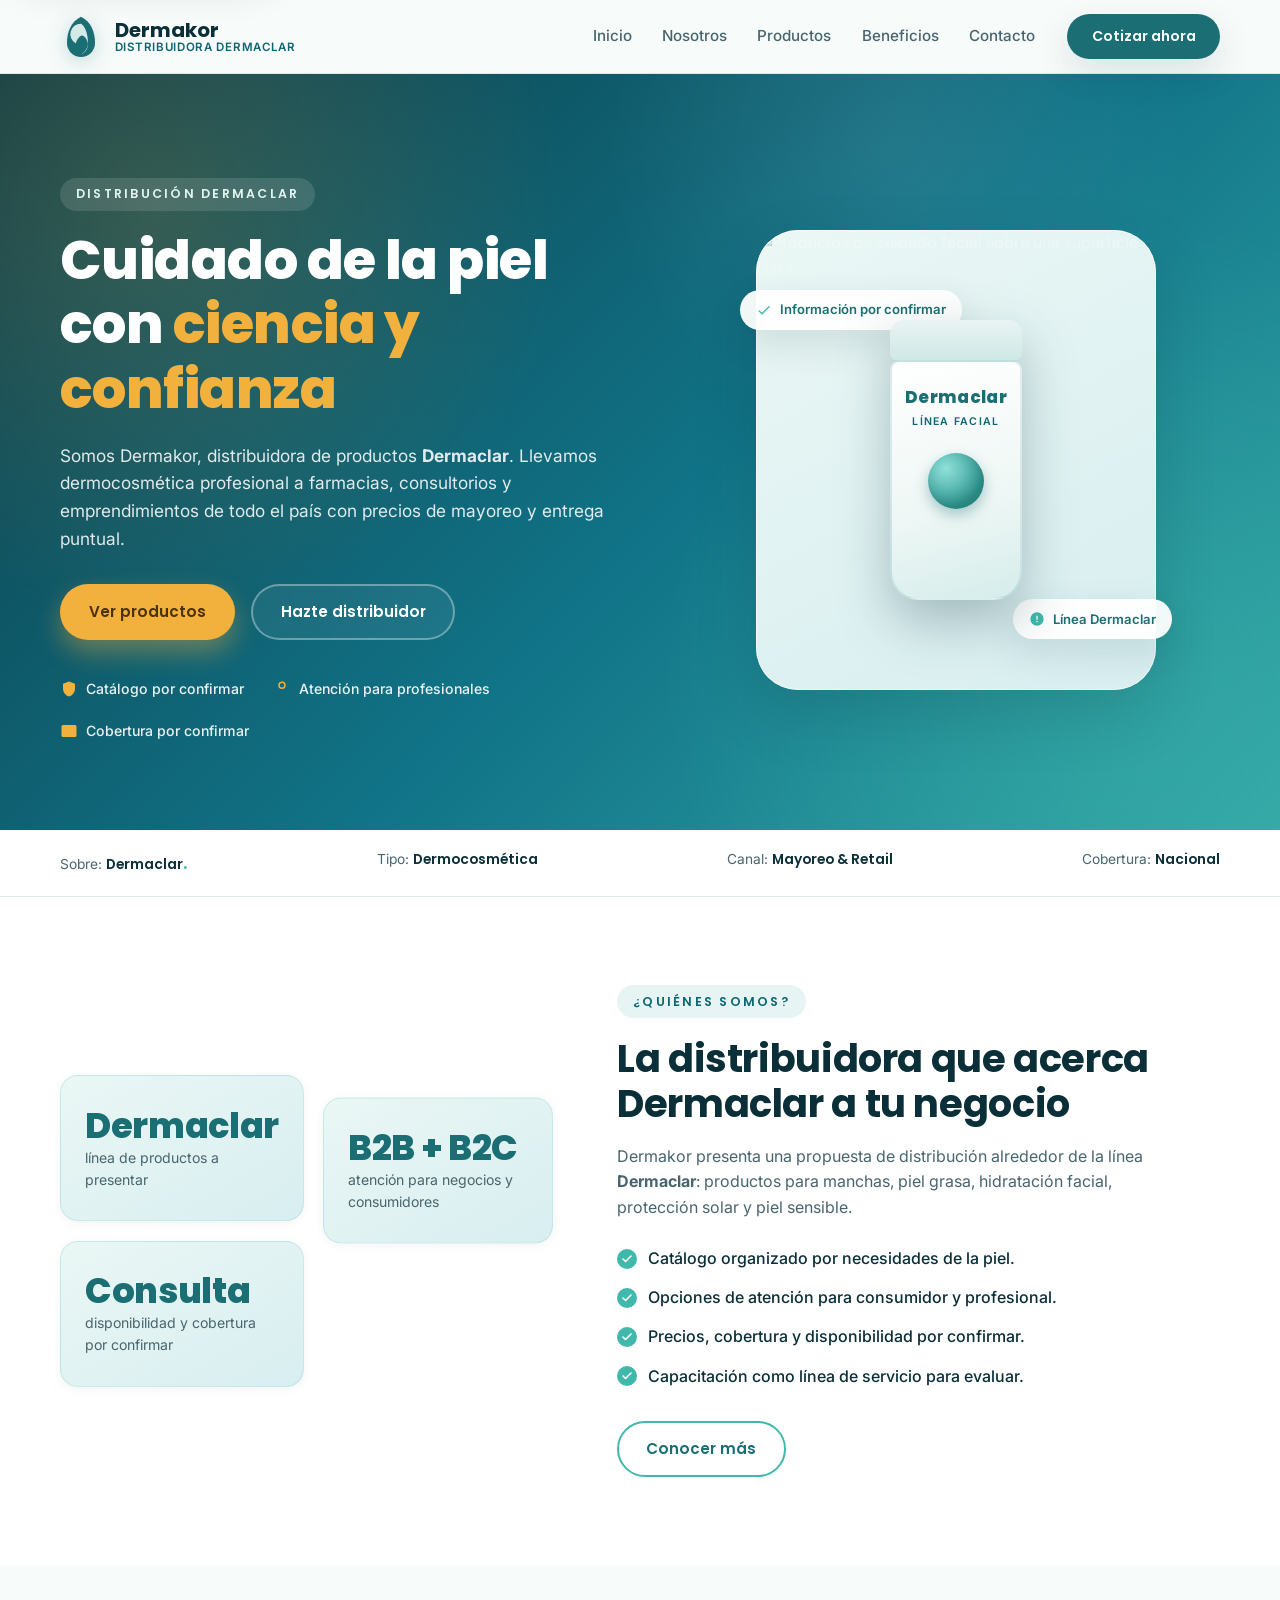
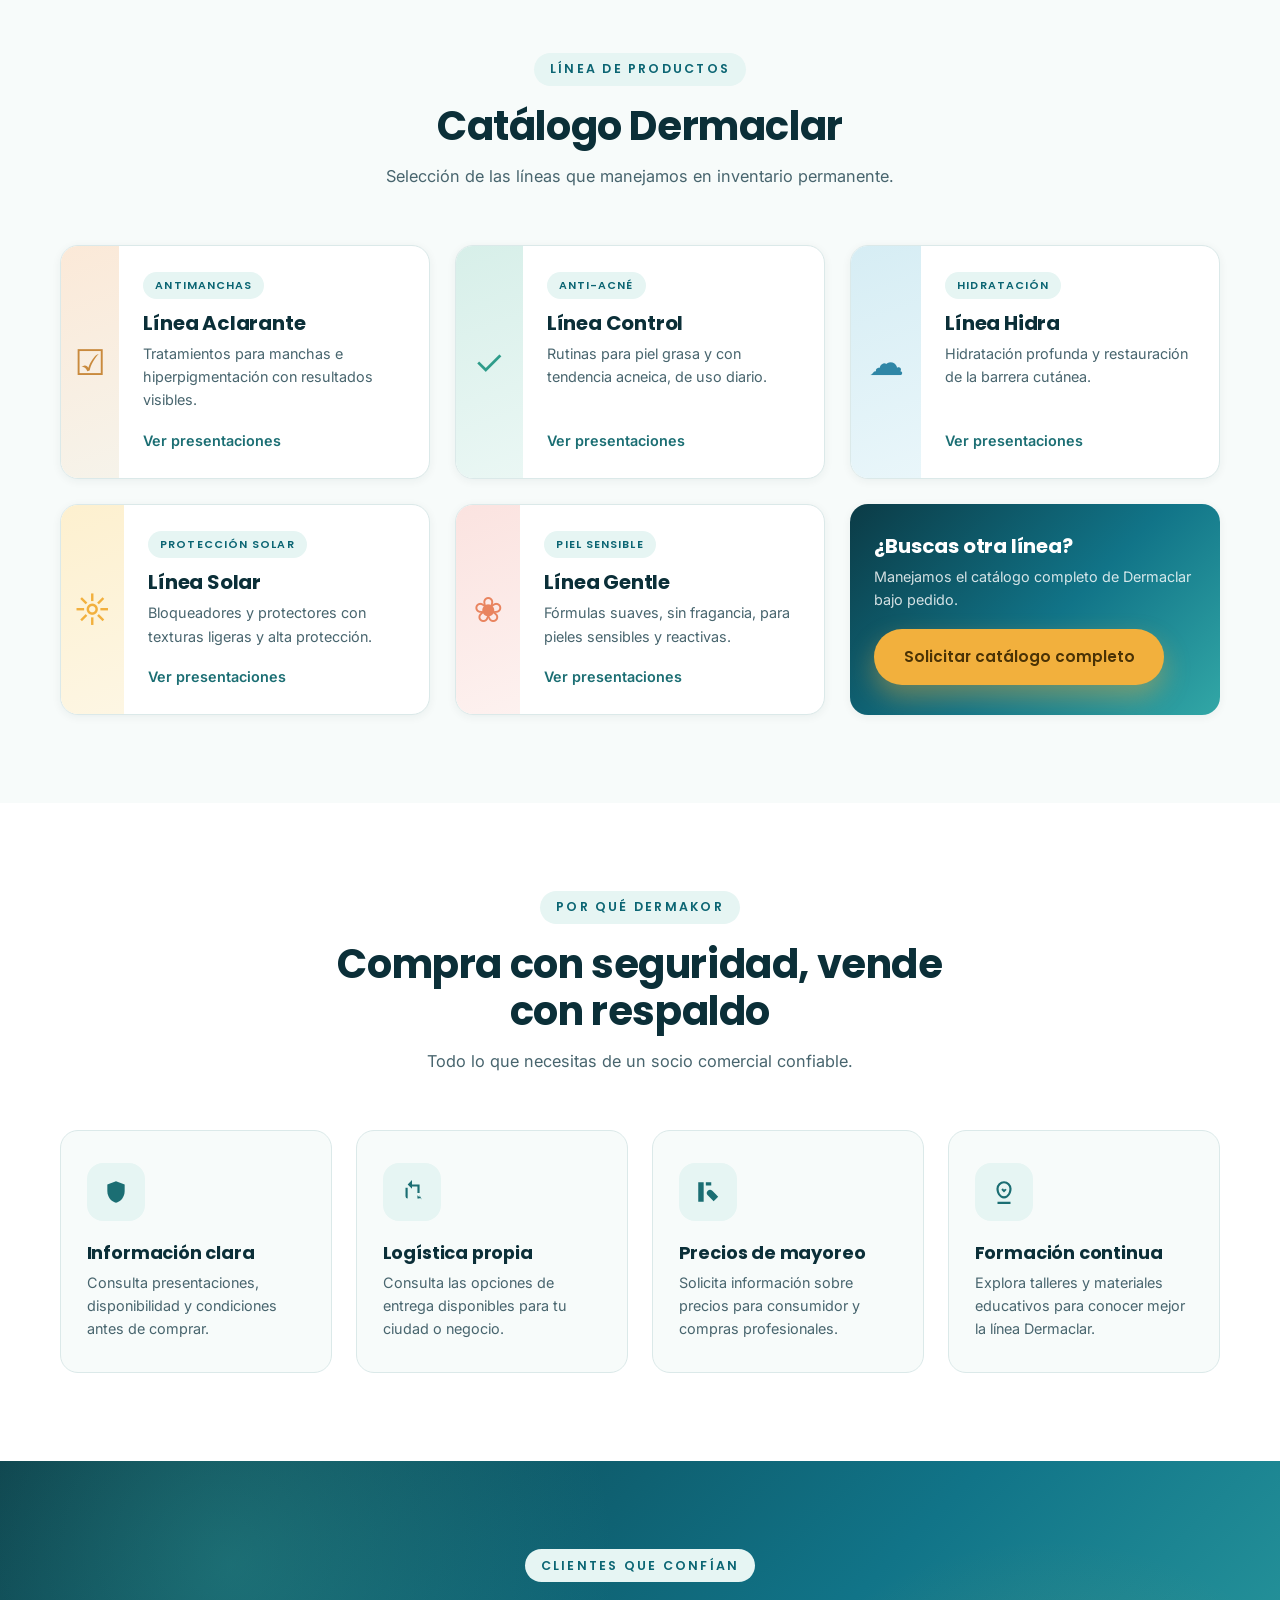
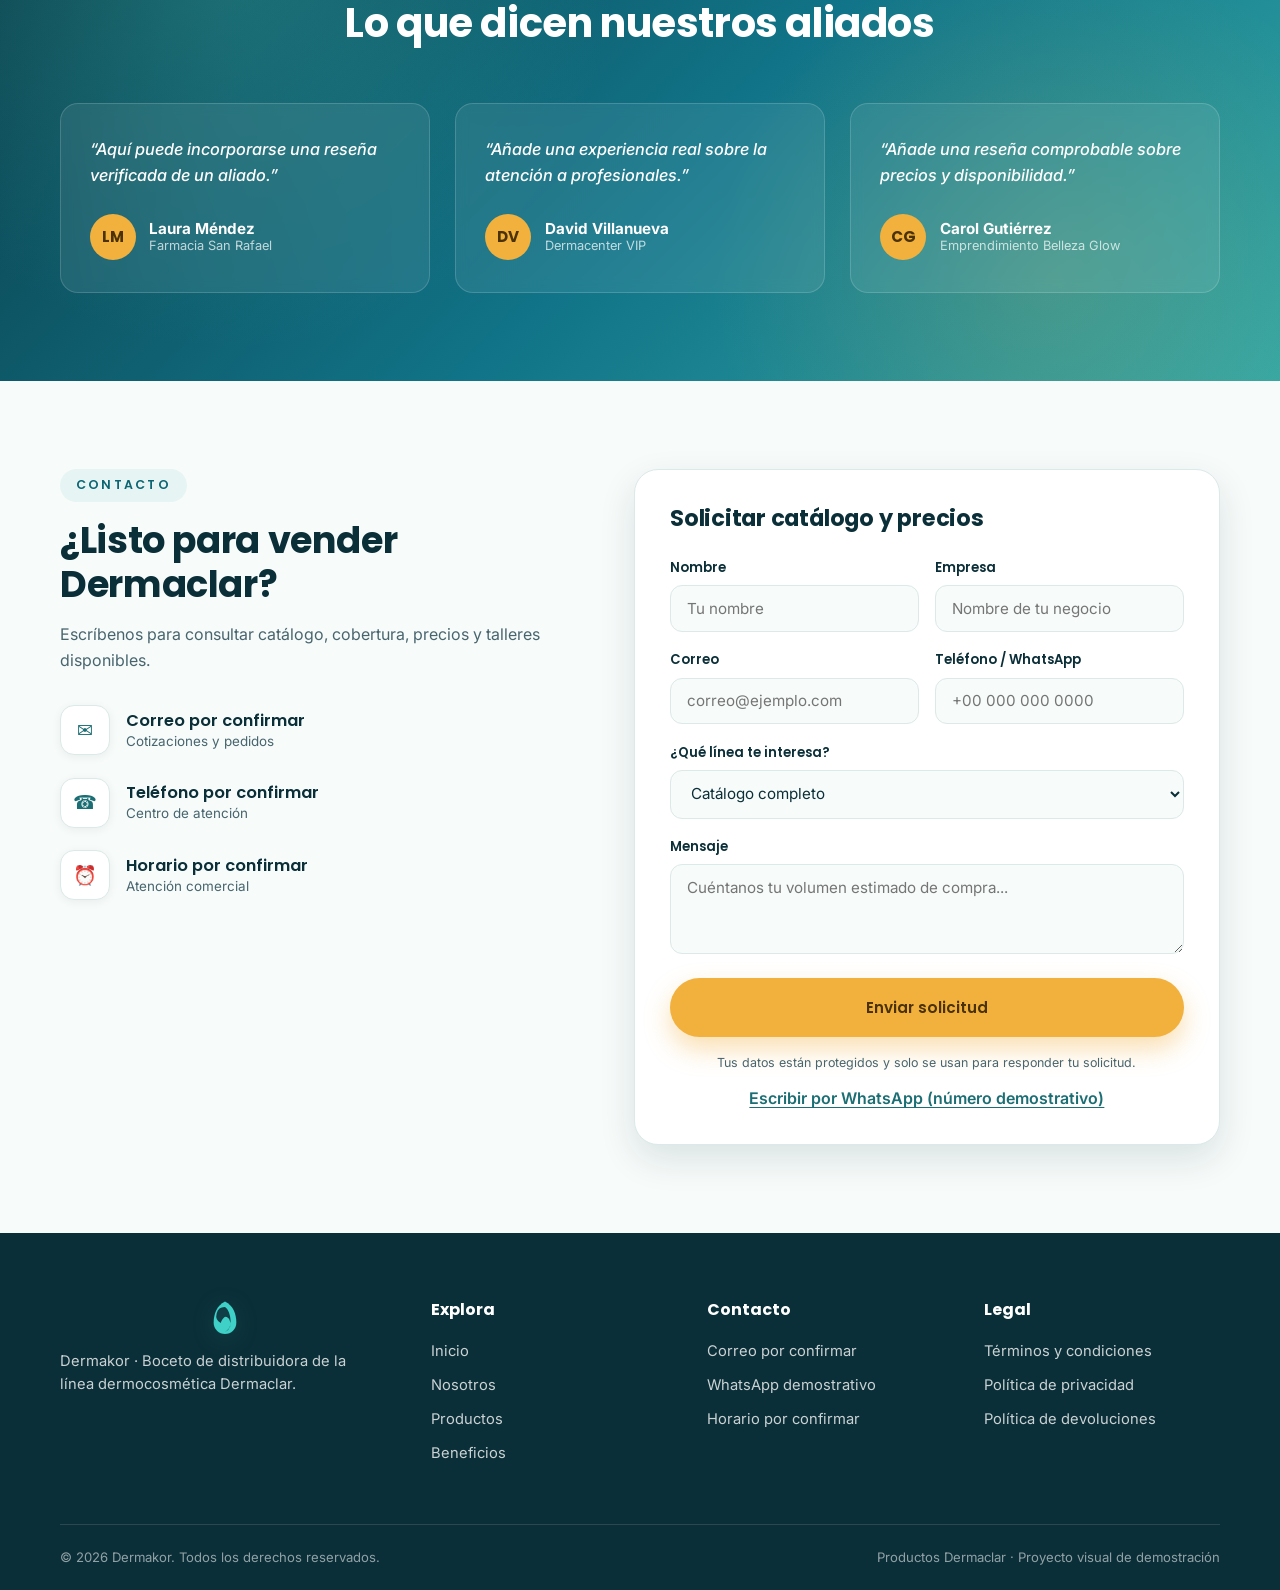
==== boceto/index.html @ dc81e517 "Añadir boceto Dermakor" ====
<!DOCTYPE html>
<html lang="es">
<head>
  <meta charset="UTF-8">
  <meta name="viewport" content="width=device-width, initial-scale=1.0">
  <title>Dermakor | Distribuidora de productos Dermaclar</title>
  <meta name="description" content="Boceto de Dermakor, distribuidora de productos Dermaclar para consumidores y profesionales.">
  <link rel="preconnect" href="https://fonts.googleapis.com">
  <link rel="preconnect" href="https://fonts.gstatic.com" crossorigin>
  <link href="https://fonts.googleapis.com/css2?family=Inter:wght@400;500;600&family=Poppins:wght@500;600;700;800&display=swap" rel="stylesheet">
  <link rel="icon" href="data:image/svg+xml,%3Csvg xmlns='http://www.w3.org/2000/svg' viewBox='0 0 48 48'%3E%3Cpath fill='%231b6e73' d='M24 2C12 8 8 20 8 32a16 16 0 0 0 32 0c0-12-4-24-16-30z'/%3E%3C/svg%3E">
  <link rel="stylesheet" href="styles.css">
</head>
<body>

  <a class="skip-link" href="#contenido">Saltar al contenido principal</a>

  <header class="site-header">
    <div class="container header-inner">
      <a href="#inicio" class="brand" aria-label="Dermakor inicio">
        <span class="brand-mark" aria-hidden="true">
          <svg viewBox="0 0 48 48" width="42" height="42" aria-hidden="true">
            <path fill="#1b6e73" d="M24 2C12 8 8 20 8 32a16 16 0 0 0 32 0c0-12-4-24-16-30z"/>
            <path fill="#eaf7f5" d="M24 10a12 12 0 0 0-6 22.5c1-3.5 2.7-6.2 5-8.2 1.3-1.2 3.4-.9 4.5.3 1 .7 1.9 1.6 2.5 2.7a12 12 0 0 1-6 17.7A16 16 0 0 0 32 32c0-11-3.7-19.4-8-22z" opacity=".9"/>
          </svg>
        </span>
        <span class="brand-text">
          <strong>Dermakor</strong>
          <small>Distribuidora Dermaclar</small>
        </span>
      </a>

      <nav class="main-nav" aria-label="Navegación principal">
        <a href="#inicio">Inicio</a>
        <a href="#nosotros">Nosotros</a>
        <a href="#productos">Productos</a>
        <a href="#beneficios">Beneficios</a>
        <a href="#contacto">Contacto</a>
      </nav>

      <a href="#contacto" class="btn btn-primary header-cta">Cotizar ahora</a>
    </div>
  </header>

  <main id="contenido">

    <!-- HERO -->
    <section class="hero" id="inicio">
      <div class="container hero-grid">
        <div class="hero-copy">
          <span class="eyebrow">Distribución Dermaclar</span>
          <h1>Cuidado de la piel con <span class="accent">ciencia y confianza</span></h1>
          <p>Somos Dermakor, distribuidora de productos <strong>Dermaclar</strong>. Llevamos dermocosmética profesional a farmacias, consultorios y emprendimientos de todo el país con precios de mayoreo y entrega puntual.</p>
          <div class="hero-actions">
            <a href="#productos" class="btn btn-primary">Ver productos</a>
            <a href="#contacto" class="btn btn-ghost">Hazte distribuidor</a>
          </div>
          <ul class="hero-mini">
            <li><svg viewBox="0 0 24 24" width="18" height="18" aria-hidden="true"><path fill="currentColor" d="M12 2 4 5v6c0 5.5 3.4 9.7 8 11 4.6-1.3 8-5.5 8-11V5l-8-3z"/></svg> Catálogo por confirmar</li>
            <li><svg viewBox="0 0 24 24" width="18" height="18" aria-hidden="true"><path fill="currentColor" d="M12 12a5 5 0 1 1 5-5 5 5 0 0 1-5 5zm0-8a3 3 0 1 0 3 3 3 3 0 0 0-3-3z"/></svg> Atención para profesionales</li>
            <li><svg viewBox="0 0 24 24" width="18" height="18" aria-hidden="true"><path fill="currentColor" d="M20 4H4a2 2 0 0 0-2 2v12a2 2 0 0 0 2 2h16a2 2 0 0 0 2-2V6a2 2 0 0 0-2-2z"/></svg> Cobertura por confirmar</li>
          </ul>
        </div>
        <figure class="hero-visual">
          <div class="card-skin">
            <img class="hero-image" src="https://images.unsplash.com/photo-1556228578-8c89e6adf883?auto=format&fit=crop&w=1000&q=85" alt="Productos de cuidado facial sobre una superficie clara" width="1000" height="1150" loading="eager">
            <div class="tube">
              <div class="tube-cap"></div>
              <div class="tube-body"><span>Dermaclar</span><small>Línea facial</small></div>
            </div>
            <div class="float-chip chip-top">
              <svg viewBox="0 0 24 24" width="16" height="16"><path fill="currentColor" d="M9 16.2 4.8 12l-1.4 1.4L9 19 21 7l-1.4-1.4z"/></svg>
              Información por confirmar
            </div>
            <div class="float-chip chip-bottom">
              <svg viewBox="0 0 24 24" width="16" height="16"><path fill="currentColor" d="M12 2a10 10 0 1 0 10 10A10 10 0 0 0 12 2zm1 15h-2v-2h2zm0-4h-2V7h2z"/></svg>
              Línea Dermaclar
            </div>
          </div>
          <figcaption class="visually-hidden">Imagen de referencia para el catálogo Dermakor.</figcaption>
        </figure>
      </div>
    </section>

    <!-- MARQUES DE CONFIANZA -->
    <div class="trust-bar">
      <div class="container trust-inner">
        <span>Sobre: <strong>Dermaclar<span class="dot">.</span></strong></span>
        <span>Tipo: <strong>Dermocosmética</strong></span>
        <span>Canal: <strong>Mayoreo &amp; Retail</strong></span>
        <span>Cobertura: <strong>Nacional</strong></span>
      </div>
    </div>

    <!-- NOSOTROS -->
    <section class="about" id="nosotros">
      <div class="container about-grid">
        <div class="about-media">
          <div class="about-card">
            <h3>Dermaclar</h3>
            <p>línea de productos a presentar</p>
          </div>
          <div class="about-card">
            <h3>B2B + B2C</h3>
            <p>atención para negocios y consumidores</p>
          </div>
          <div class="about-card">
            <h3>Consulta</h3>
            <p>disponibilidad y cobertura por confirmar</p>
          </div>
        </div>
        <div class="about-copy">
          <span class="eyebrow">¿Quiénes somos?</span>
          <h2>La distribuidora que acerca Dermaclar a tu negocio</h2>
          <p>Dermakor presenta una propuesta de distribución alrededor de la línea <strong>Dermaclar</strong>: productos para manchas, piel grasa, hidratación facial, protección solar y piel sensible.</p>
          <ul class="check-list">
            <li>Catálogo organizado por necesidades de la piel.</li>
            <li>Opciones de atención para consumidor y profesional.</li>
            <li>Precios, cobertura y disponibilidad por confirmar.</li>
            <li>Capacitación como línea de servicio para evaluar.</li>
          </ul>
          <a href="#contacto" class="btn btn-outline">Conocer más</a>
        </div>
      </div>
    </section>

    <!-- PRODUCTOS -->
    <section class="products" id="productos">
      <div class="container">
        <div class="section-head">
          <span class="eyebrow">Línea de productos</span>
          <h2>Catálogo Dermaclar</h2>
          <p>Selección de las líneas que manejamos en inventario permanente.</p>
        </div>

        <div class="product-grid">
          <article class="product-card">
            <div class="swatch swatch-clear">
              <span class="swatch-icon" aria-hidden="true">&#9745;</span>
            </div>
            <div class="product-body">
              <span class="tag">Antimanchas</span>
              <h3>Línea Aclarante</h3>
              <p>Tratamientos para manchas e hiperpigmentación con resultados visibles.</p>
              <a class="product-link" href="#contacto">Ver presentaciones</a>
            </div>
          </article>

          <article class="product-card">
            <div class="swatch swatch-mint">
              <span class="swatch-icon" aria-hidden="true">&#10003;</span>
            </div>
            <div class="product-body">
              <span class="tag">Anti-acné</span>
              <h3>Línea Control</h3>
              <p>Rutinas para piel grasa y con tendencia acneica, de uso diario.</p>
              <a class="product-link" href="#contacto">Ver presentaciones</a>
            </div>
          </article>

          <article class="product-card">
            <div class="swatch swatch-blue">
              <span class="swatch-icon" aria-hidden="true">&#9729;</span>
            </div>
            <div class="product-body">
              <span class="tag">Hidratación</span>
              <h3>Línea Hidra</h3>
              <p>Hidratación profunda y restauración de la barrera cutánea.</p>
              <a class="product-link" href="#contacto">Ver presentaciones</a>
            </div>
          </article>

          <article class="product-card">
            <div class="swatch swatch-sun">
              <span class="swatch-icon" aria-hidden="true">&#9788;</span>
            </div>
            <div class="product-body">
              <span class="tag">Protección solar</span>
              <h3>Línea Solar</h3>
              <p>Bloqueadores y protectores con texturas ligeras y alta protección.</p>
              <a class="product-link" href="#contacto">Ver presentaciones</a>
            </div>
          </article>

          <article class="product-card">
            <div class="swatch swatch-cream">
              <span class="swatch-icon" aria-hidden="true">&#10048;</span>
            </div>
            <div class="product-body">
              <span class="tag">Piel sensible</span>
              <h3>Línea Gentle</h3>
              <p>Fórmulas suaves, sin fragancia, para pieles sensibles y reactivas.</p>
              <a class="product-link" href="#contacto">Ver presentaciones</a>
            </div>
          </article>

          <article class="product-card product-card-cta">
            <div class="product-body">
              <h3>¿Buscas otra línea?</h3>
              <p>Manejamos el catálogo completo de Dermaclar bajo pedido.</p>
              <a href="#contacto" class="btn btn-primary">Solicitar catálogo completo</a>
            </div>
          </article>
        </div>
      </div>
    </section>

    <!-- BENEFICIOS -->
    <section class="benefits" id="beneficios">
      <div class="container">
        <div class="section-head">
          <span class="eyebrow">Por qué Dermakor</span>
          <h2>Compra con seguridad, vende con respaldo</h2>
          <p>Todo lo que necesitas de un socio comercial confiable.</p>
        </div>

        <div class="benefit-grid">
          <div class="benefit">
            <span class="benefit-icon" aria-hidden="true">
              <svg viewBox="0 0 24 24" width="26" height="26"><path fill="currentColor" d="M12 2 4 5v6c0 5.5 3.4 9.7 8 11 4.6-1.3 8-5.5 8-11V5l-8-3z"/></svg>
            </span>
            <h3>Información clara</h3>
            <p>Consulta presentaciones, disponibilidad y condiciones antes de comprar.</p>
          </div>
          <div class="benefit">
            <span class="benefit-icon" aria-hidden="true">
              <svg viewBox="0 0 24 24" width="26" height="26"><path fill="currentColor" d="M12 3v2h7v8h-2V7h-5v2l-4-4 4-4v2zm7 12v3H8a2 2 0 0 1-2-2V8h2v10h9v-3l4 4z"/></svg>
            </span>
            <h3>Logística propia</h3>
            <p>Consulta las opciones de entrega disponibles para tu ciudad o negocio.</p>
          </div>
          <div class="benefit">
            <span class="benefit-icon" aria-hidden="true">
              <svg viewBox="0 0 24 24" width="26" height="26"><path fill="currentColor" d="M11.8 10.9a3 3 0 0 1 4.2 0l5.4 5.4-4.2 4.2-5.4-5.4a3 3 0 0 1 0-4.2zM3 21V3h5v18zM10 3h5v3h-5z"/></svg>
            </span>
            <h3>Precios de mayoreo</h3>
            <p>Solicita información sobre precios para consumidor y compras profesionales.</p>
          </div>
          <div class="benefit">
            <span class="benefit-icon" aria-hidden="true">
              <svg viewBox="0 0 24 24" width="26" height="26"><path fill="currentColor" d="M12 2a7 7 0 0 1 7 7c0 5-3.5 9-7 9s-7-4-7-9a7 7 0 0 1 7-7zm0 2a5 5 0 0 0-5 5c0 4.2 2.4 6.8 5 7 2.6-.2 5-2.8 5-7a5 5 0 0 0-5-5zm-1 4.5L9.5 10 12 12.5l2.5-2.5L13 9l-1 1zM6 21h12v2H6z"/></svg>
            </span>
            <h3>Formación continua</h3>
            <p>Explora talleres y materiales educativos para conocer mejor la línea Dermaclar.</p>
          </div>
        </div>
      </div>
    </section>

    <!-- TESTIMONIOS -->
    <section class="testimonials">
      <div class="container">
        <div class="section-head light">
          <span class="eyebrow eye-light">Clientes que confían</span>
          <h2>Lo que dicen nuestros aliados</h2>
        </div>
        <div class="quote-grid">
          <figure class="quote">
            <blockquote>“Aquí puede incorporarse una reseña verificada de un aliado.”</blockquote>
            <figcaption>
              <span class="quote-avatar">LM</span>
              <div><strong>Laura Méndez</strong><small>Farmacia San Rafael</small></div>
            </figcaption>
          </figure>
          <figure class="quote">
            <blockquote>“Añade una experiencia real sobre la atención a profesionales.”</blockquote>
            <figcaption>
              <span class="quote-avatar">DV</span>
              <div><strong>David Villanueva</strong><small>Dermacenter VIP</small></div>
            </figcaption>
          </figure>
          <figure class="quote">
            <blockquote>“Añade una reseña comprobable sobre precios y disponibilidad.”</blockquote>
            <figcaption>
              <span class="quote-avatar">CG</span>
              <div><strong>Carol Gutiérrez</strong><small>Emprendimiento Belleza Glow</small></div>
            </figcaption>
          </figure>
        </div>
      </div>
    </section>

    <!-- CONTACTO -->
    <section class="contact" id="contacto">
      <div class="container contact-grid">
        <div class="contact-info">
          <span class="eyebrow">Contacto</span>
          <h2>¿Listo para vender Dermaclar?</h2>
          <p>Escríbenos para consultar catálogo, cobertura, precios y talleres disponibles.</p>
          <ul class="contact-list">
            <li>
              <span class="c-icon" aria-hidden="true">&#9993;</span>
              <div><strong>Correo por confirmar</strong><small>Cotizaciones y pedidos</small></div>
            </li>
            <li>
              <span class="c-icon" aria-hidden="true">&#9742;</span>
              <div><strong>Teléfono por confirmar</strong><small>Centro de atención</small></div>
            </li>
            <li>
              <span class="c-icon" aria-hidden="true">&#9200;</span>
              <div><strong>Horario por confirmar</strong><small>Atención comercial</small></div>
            </li>
          </ul>
        </div>
        <form class="contact-form" action="#" method="post">
          <h3>Solicitar catálogo y precios</h3>
          <div class="field-row">
            <label>Nombre<input type="text" name="nombre" placeholder="Tu nombre" required></label>
            <label>Empresa<input type="text" name="empresa" placeholder="Nombre de tu negocio" required></label>
          </div>
          <div class="field-row">
            <label>Correo<input type="email" name="correo" placeholder="correo@ejemplo.com" required></label>
            <label>Teléfono / WhatsApp<input type="tel" name="telefono" placeholder="+00 000 000 0000"></label>
          </div>
          <label>¿Qué línea te interesa?
            <select name="linea">
              <option value="todas">Catálogo completo</option>
              <option value="aclarante">Línea Aclarante</option>
              <option value="control">Línea Control</option>
              <option value="hidra">Línea Hidra</option>
              <option value="solar">Línea Solar</option>
              <option value="gentle">Línea Gentle</option>
            </select>
          </label>
          <label>Mensaje<textarea name="mensaje" rows="3" placeholder="Cuéntanos tu volumen estimado de compra..."></textarea></label>
          <button class="btn btn-primary" type="submit">Enviar solicitud</button>
          <p class="form-note">Tus datos están protegidos y solo se usan para responder tu solicitud.</p>
          <a class="whatsapp-link" href="https://wa.me/593999999999">Escribir por WhatsApp (número demostrativo)</a>
        </form>
      </div>
    </section>

  </main>

  <footer class="site-footer">
    <div class="container footer-grid">
      <div class="footer-brand">
        <span class="brand-mark brand-mark-small" aria-hidden="true">
          <svg viewBox="0 0 48 48" width="34" height="34" aria-hidden="true">
            <path fill="#3fd0c7" d="M24 2C12 8 8 20 8 32a16 16 0 0 0 32 0c0-12-4-24-16-30z"/>
            <path fill="#0b2f38" d="M24 10a12 12 0 0 0-6 22.5c1-3.5 2.7-6.2 5-8.2 1.3-1.2 3.4-.9 4.5.3 1 .7 1.9 1.6 2.5 2.7a12 12 0 0 1-6 17.7A16 16 0 0 0 32 32c0-11-3.7-19.4-8-22z" opacity=".9"/>
          </svg>
        </span>
        <p>Dermakor · Boceto de distribuidora de la línea dermocosmética Dermaclar.</p>
      </div>
      <nav class="footer-nav" aria-label="Mapa del sitio">
        <strong>Explora</strong>
        <a href="#inicio">Inicio</a>
        <a href="#nosotros">Nosotros</a>
        <a href="#productos">Productos</a>
        <a href="#beneficios">Beneficios</a>
      </nav>
      <div class="footer-contact">
        <strong>Contacto</strong>
        <span>Correo por confirmar</span>
        <span>WhatsApp demostrativo</span>
        <span>Horario por confirmar</span>
      </div>
      <div class="footer-legal">
        <strong>Legal</strong>
        <a href="#">Términos y condiciones</a>
        <a href="#">Política de privacidad</a>
        <a href="#">Política de devoluciones</a>
      </div>
    </div>
    <div class="container footer-base">
      <span>© 2026 Dermakor. Todos los derechos reservados.</span>
      <span>Productos Dermaclar · Proyecto visual de demostración</span>
    </div>
  </footer>

</body>
</html>
---- boceto/styles.css ----
/* ============================================================
   DERMAKOR · Distribuidora Dermaclar
   Hoja de estilos principal
   ============================================================ */

:root {
  /* Paleta Dermaclar */
  --mint: #40b8ac;
  --mint-deep: #1b6e73;
  --mint-soft: #e6f5f3;
  --teal-ink: #0b2f38;
  --sea: #0b6573;
  --slate: #48656e;
  --line: #dbe9e9;
  --cream: #f7fbfa;
  --sunny: #f2b03d;
  --coral: #e9845f;

  --white: #ffffff;

  --grad-hero: linear-gradient(135deg, #0b3b46 0%, #117488 55%, #32a7a6 100%);
  --grad-card: linear-gradient(150deg, #eaf7f5 0%, #d8eef0 100%);

  --shadow-sm: 0 2px 10px rgba(11, 47, 56, .06);
  --shadow-md: 0 14px 36px rgba(11, 47, 56, .12);
  --shadow-lg: 0 24px 60px rgba(11, 47, 56, .18);

  --radius: 18px;
  --radius-sm: 12px;

  --font-body: 'Inter', system-ui, -apple-system, Segoe UI, Roboto, sans-serif;
  --font-display: 'Poppins', 'Inter', system-ui, sans-serif;
}

* { margin: 0; padding: 0; box-sizing: border-box; }

html { scroll-behavior: smooth; scroll-padding-top: 88px; }

body {
  font-family: var(--font-body);
  color: var(--teal-ink);
  background: var(--cream);
  line-height: 1.6;
  font-size: 16px;
  -webkit-font-smoothing: antialiased;
}

main { scroll-margin-top: 88px; }

img, svg { display: block; max-width: 100%; }
a { color: inherit; text-decoration: none; }

.skip-link {
  position: fixed;
  top: -70px;
  left: 1rem;
  z-index: 100;
  padding: .7rem 1.3rem;
  background: var(--mint-deep);
  color: var(--white);
  font-family: var(--font-display);
  font-weight: 600;
  font-size: .9rem;
  border-radius: 999px;
  box-shadow: var(--shadow-md);
  transition: top .18s ease;
}
.skip-link:focus-visible { top: 1rem; }

a:focus-visible,
button:focus-visible {
  outline: 3px solid var(--sunny);
  outline-offset: 3px;
  border-radius: 4px;
}

.visually-hidden {
  position: absolute;
  width: 1px;
  height: 1px;
  padding: 0;
  margin: -1px;
  overflow: hidden;
  clip: rect(0, 0, 0, 0);
  white-space: nowrap;
  border: 0;
}

.container {
  width: min(1160px, 92%);
  margin-inline: auto;
}

h1, h2, h3 { font-family: var(--font-display); line-height: 1.18; letter-spacing: -.01em; }

/* ---------- Botones ---------- */
.btn {
  display: inline-flex;
  align-items: center;
  justify-content: center;
  gap: .5rem;
  padding: .85rem 1.7rem;
  border-radius: 999px;
  font-family: var(--font-display);
  font-weight: 600;
  font-size: .95rem;
  border: 2px solid transparent;
  cursor: pointer;
  transition: transform .18s ease, box-shadow .18s ease, background .18s ease, color .18s ease;
}
.btn:active { transform: scale(.97); }

.btn-primary { background: var(--white); color: var(--teal-ink); box-shadow: var(--shadow-md); }
.btn-primary:hover { background: var(--mint-soft); }

.hero .btn-primary, .product-card-cta .btn-primary, .contact-form .btn-primary { background: var(--sunny); color: #4a3205; box-shadow: 0 12px 26px rgba(242, 176, 61, .4); }
.hero .btn-primary:hover { background: #f7bc55; }

.btn-ghost { background: rgba(255,255,255,.06); color: var(--white); border-color: rgba(255,255,255,.35); backdrop-filter: blur(2px); }
.btn-ghost:hover { background: rgba(255,255,255,.16); }

.btn-outline { background: transparent; color: var(--mint-deep); border-color: var(--mint); }
.btn-outline:hover { background: var(--mint-soft); }

/* ---------- Eyebrow ---------- */
.eyebrow {
  display: inline-block;
  font-family: var(--font-display);
  font-weight: 600;
  font-size: .78rem;
  letter-spacing: .18em;
  text-transform: uppercase;
  color: var(--sea);
  background: var(--mint-soft);
  padding: .4rem 1rem;
  border-radius: 999px;
  margin-bottom: 1.1rem;
}
.accent { color: var(--sunny); }

/* ============================================================
   HEADER
   ============================================================ */
.site-header {
  position: sticky;
  top: 0;
  z-index: 50;
  background: rgba(247, 251, 250, .85);
  backdrop-filter: blur(10px);
  border-bottom: 1px solid var(--line);
}

.header-inner {
  display: flex;
  align-items: center;
  gap: 2rem;
  padding-block: .85rem;
}

.brand { display: flex; align-items: center; gap: .8rem; margin-right: auto; }
.brand-mark { display: grid; place-items: center; filter: drop-shadow(0 4px 10px rgba(27,110,115,.25)); }
.brand-text { display: flex; flex-direction: column; line-height: 1.1; }
.brand-text strong { font-family: var(--font-display); font-weight: 700; font-size: 1.25rem; color: var(--teal-ink); }
.brand-text small { font-size: .72rem; letter-spacing: .06em; text-transform: uppercase; color: var(--sea); font-weight: 600; }

.main-nav { display: flex; gap: 1.9rem; }
.main-nav a { font-weight: 500; font-size: .95rem; color: var(--slate); position: relative; padding-block: .25rem; }
.main-nav a::after {
  content: "";
  position: absolute;
  left: 0; bottom: -2px;
  width: 0; height: 2px;
  background: var(--mint);
  border-radius: 2px;
  transition: width .2s ease;
}
.main-nav a:hover { color: var(--mint-deep); }
.main-nav a:hover::after { width: 100%; }

.header-cta { padding: .6rem 1.4rem; font-size: .88rem; }
.header-cta.btn-primary { background: var(--mint-deep); color: var(--white); }
.header-cta.btn-primary:hover { background: var(--sea); }

/* ============================================================
   HERO
   ============================================================ */
.hero { background: var(--grad-hero); color: var(--white); position: relative; overflow: hidden; }
.hero::before {
  content: "";
  position: absolute; inset: 0;
  background:
    radial-gradient(circle at 12% 18%, rgba(242,176,61,.18), transparent 32%),
    radial-gradient(circle at 88% 80%, rgba(64,184,172,.35), transparent 36%),
    radial-gradient(circle at 70% 10%, rgba(255,255,255,.08), transparent 26%);
  pointer-events: none;
}

.hero-grid {
  position: relative;
  display: grid;
  grid-template-columns: 1.05fr .95fr;
  gap: 3rem;
  align-items: center;
  padding-block: 6.5rem 5.5rem;
}

.hero-copy .eyebrow { background: rgba(255,255,255,.12); color: #dff5f0; }
.hero-copy h1 { font-size: clamp(2.1rem, 4.6vw, 3.4rem); font-weight: 800; margin-bottom: 1.3rem; }
.hero-copy p { font-size: 1.08rem; color: rgba(255,255,255,.87); max-width: 34rem; }

.hero-actions { display: flex; gap: 1rem; flex-wrap: wrap; margin-top: 2rem; }

.hero-mini { list-style: none; display: flex; flex-wrap: wrap; gap: 1.2rem 1.8rem; margin-top: 2.4rem; }
.hero-mini li { display: flex; align-items: center; gap: .5rem; font-size: .88rem; color: rgba(255,255,255,.92); font-weight: 500; }
.hero-mini svg { color: var(--sunny); }

/* Caja visual */
.hero-visual { display: grid; place-items: center; }

.card-skin {
  position: relative;
  width: min(400px, 100%);
  aspect-ratio: 4 / 4.6;
  background: var(--grad-card);
  border-radius: 42px;
  box-shadow: var(--shadow-lg), inset 0 0 0 1px rgba(255,255,255,.6);
  display: grid;
  place-items: center;
}

.hero-image {
  position: absolute;
  inset: 0;
  width: 100%;
  height: 100%;
  object-fit: cover;
  border-radius: inherit;
  opacity: .28;
}

.tube {
    position: relative;
    z-index: 1;
  width: 132px;
  filter: drop-shadow(0 22px 26px rgba(11,47,56,.28));
  animation: bob 5s ease-in-out infinite;
}
.tube-cap {
  width: 100%; height: 40px;
  background: linear-gradient(180deg, #e9f4f3, #cfe8e6);
  border-radius: 14px 14px 6px 6px;
}
.tube-body {
  height: 240px;
  background: linear-gradient(165deg, #ffffff, #eef7f5 60%, #d5edeb);
  border-radius: 10px 10px 28px 28px;
  padding: 1rem 1.1rem;
  display: flex; flex-direction: column; align-items: center; text-align: center;
  border: 2px solid rgba(27,110,115,.12);
}
.tube-body span { font-family: var(--font-display); font-weight: 800; font-size: 1.05rem; color: var(--mint-deep); margin-top: .4rem; letter-spacing: .02em; }
.tube-body small { font-size: .66rem; letter-spacing: .12em; text-transform: uppercase; color: var(--sea); font-weight: 600; margin-top: .15rem; }
.tube-body::after {
  content: "";
  width: 56px; height: 56px;
  margin-top: 1.4rem;
  border-radius: 50%;
  background: radial-gradient(circle at 32% 28%, #8fe0d8, #2f9b95 70%);
  box-shadow: inset -6px -8px 14px rgba(0,0,0,.15), 0 6px 14px rgba(27,110,115,.35);
}

@keyframes bob { 0%,100% { transform: translateY(0); } 50% { transform: translateY(-12px); } }

.float-chip {
  position: absolute;
  display: flex; align-items: center; gap: .5rem;
  background: rgba(255,255,255,.94);
  font-size: .82rem; font-weight: 600;
  padding: .6rem 1rem;
  border-radius: 999px;
  box-shadow: var(--shadow-md);
  color: var(--mint-deep);
}

.whatsapp-link {
  display: block;
  margin-top: .8rem;
  color: var(--mint-deep);
  font-weight: 600;
  text-align: center;
  text-decoration: underline;
  text-underline-offset: .2em;
}
.float-chip svg { color: var(--mint); }
.chip-top { top: 13%; left: -4%; }
.chip-bottom { bottom: 11%; right: -4%; animation: bob 5s ease-in-out infinite; animation-delay: 1.2s; }

/* ============================================================
   TRUST BAR
   ============================================================ */
.trust-bar { background: var(--white); border-bottom: 1px solid var(--line); }
.trust-inner { display: flex; flex-wrap: wrap; justify-content: space-between; gap: .6rem 2rem; padding-block: 1.1rem; font-size: .86rem; color: var(--slate); }
.trust-inner strong { color: var(--teal-ink); font-family: var(--font-display); font-weight: 600; }
.trust-inner .dot { color: var(--mint); font-size: 1.2rem; }

/* ============================================================
   SECCIONES BASE
   ============================================================ */
section:not(.hero) { padding-block: 5.5rem; }
.section-head { text-align: center; max-width: 40rem; margin: 0 auto 3.5rem; }
.section-head h2 { font-size: clamp(1.7rem, 3.2vw, 2.5rem); margin-bottom: .8rem; }
.section-head p { color: var(--slate); font-size: 1.02rem; }
.section-head.light h2 { color: var(--white); }
.section-head.light p { color: rgba(255,255,255,.8); }
.eyebrow.light { background: rgba(255,255,255,.14); color: #dff5f0; }

/* ============================================================
   NOSOTROS
   ============================================================ */
.about { background: var(--white); }
.about-grid { display: grid; grid-template-columns: .9fr 1.1fr; gap: 4rem; align-items: center; }

.about-media { display: grid; grid-template-columns: 1fr 1fr; gap: 1.2rem; }
.about-card {
  background: var(--grad-card);
  border-radius: var(--radius);
  padding: 1.8rem 1.5rem;
  box-shadow: var(--shadow-sm);
  border: 1px solid rgba(64,184,172,.18);
  transition: transform .2s ease, box-shadow .2s ease;
}
.about-card:nth-child(2) { transform: translateY(1.4rem); }
.about-card:hover { transform: translateY(-4px); box-shadow: var(--shadow-md); }
.about-card:nth-child(2):hover { transform: translateY(.6rem); }
.about-card h3 { font-size: 2.2rem; color: var(--mint-deep); font-weight: 800; }
.about-card p { font-size: .88rem; color: var(--slate); }

.about-copy h2 { font-size: clamp(1.6rem, 3vw, 2.4rem); margin-bottom: 1.1rem; }
.about-copy > p { color: var(--slate); margin-bottom: 1.6rem; max-width: 33rem; }

.check-list { list-style: none; margin-bottom: 2rem; display: grid; gap: .85rem; }
.check-list li { display: flex; align-items: flex-start; gap: .7rem; font-weight: 500; }
.check-list li::before {
  content: "";
  flex-shrink: 0;
  width: 20px; height: 20px;
  margin-top: .15rem;
  border-radius: 50%;
  background: var(--mint) url("data:image/svg+xml,%3Csvg xmlns='http://www.w3.org/2000/svg' viewBox='0 0 24 24' fill='none' stroke='white' stroke-width='3.2' stroke-linecap='round' stroke-linejoin='round'%3E%3Cpath d='M20 6 9 17l-5-5'/%3E%3C/svg%3E") center/12px no-repeat;
}

/* ============================================================
   PRODUCTOS
   ============================================================ */
.products { background: var(--cream); }

.product-grid { display: grid; grid-template-columns: repeat(3, 1fr); gap: 1.6rem; }

.product-card {
  background: var(--white);
  border-radius: var(--radius);
  overflow: hidden;
  border: 1px solid var(--line);
  box-shadow: var(--shadow-sm);
  transition: transform .22s ease, box-shadow .22s ease;
  display: flex;
}
.product-card:hover { transform: translateY(-6px); box-shadow: var(--shadow-md); }

.swatch { width: 110px; display: grid; place-items: center; background: var(--mint-soft); }
.swatch-icon { font-size: 2.2rem; color: var(--mint-deep); }
.swatch-clear { background: linear-gradient(160deg, #fbe9d8, #f6f3ea); }
.swatch-clear .swatch-icon { color: #c98a3d; }
.swatch-mint { background: linear-gradient(160deg, #d7efe9, #eaf7f4); }
.swatch-mint .swatch-icon { color: #2e9c8a; }
.swatch-blue { background: linear-gradient(160deg, #d6edf4, #e9f6fa); }
.swatch-blue .swatch-icon { color: #2f86a6; }
.swatch-sun { background: linear-gradient(160deg, #fdf0cf, #fdf6e3); }
.swatch-sun .swatch-icon { color: var(--sunny); }
.swatch-cream { background: linear-gradient(160deg, #fbe3e0, #fdf1ef); }
.swatch-cream .swatch-icon { color: var(--coral); }

.product-body { padding: 1.6rem 1.5rem; display: flex; flex-direction: column; align-items: flex-start; }
.tag {
  font-family: var(--font-display);
  font-size: .68rem; font-weight: 600;
  letter-spacing: .1em; text-transform: uppercase;
  color: var(--sea);
  background: var(--mint-soft);
  padding: .3rem .75rem;
  border-radius: 999px;
  margin-bottom: .8rem;
}
.product-body h3 { font-size: 1.25rem; margin-bottom: .45rem; }
.product-body p { font-size: .9rem; color: var(--slate); margin-bottom: 1.1rem; }
.product-link { font-size: .9rem; font-weight: 600; color: var(--mint-deep); margin-top: auto; }
.product-link:hover { color: var(--sea); text-decoration: underline; }

.product-card-cta {
  background: var(--grad-hero);
  border: none;
  align-items: stretch;
}
.product-card-cta .product-body { justify-content: center; align-items: flex-start; color: var(--white); }
.product-card-cta h3 { color: var(--white); }
.product-card-cta p { color: rgba(255,255,255,.82); }

/* ============================================================
   BENEFICIOS
   ============================================================ */
.benefits { background: var(--white); }

.benefit-grid { display: grid; grid-template-columns: repeat(4, 1fr); gap: 1.5rem; }

.benefit {
  background: var(--cream);
  border: 1px solid var(--line);
  border-radius: var(--radius);
  padding: 2rem 1.6rem;
  text-align: left;
  transition: transform .22s ease, box-shadow .22s ease, border-color .22s ease;
  position: relative;
  overflow: hidden;
}
.benefit:hover { transform: translateY(-6px); box-shadow: var(--shadow-md); border-color: rgba(64,184,172,.4); }

.benefit-icon {
  display: grid; place-items: center;
  width: 58px; height: 58px;
  border-radius: 16px;
  background: var(--mint-soft);
  color: var(--mint-deep);
  margin-bottom: 1.3rem;
  transition: background .2s ease, color .2s ease;
}
.benefit:hover .benefit-icon { background: var(--mint-deep); color: var(--mint-soft); }
.benefit h3 { font-size: 1.12rem; margin-bottom: .5rem; }
.benefit p { font-size: .9rem; color: var(--slate); }

/* ============================================================
   TESTIMONIOS
   ============================================================ */
.testimonials { background: var(--grad-hero); position: relative; overflow: hidden; }
.testimonials::before {
  content: "";
  position: absolute; inset: 0;
  background: radial-gradient(circle at 18% 20%, rgba(64,184,172,.3), transparent 34%),
              radial-gradient(circle at 82% 80%, rgba(242,176,61,.16), transparent 30%);
  pointer-events: none;
}
.testimonials .container { position: relative; }

.quote-grid { display: grid; grid-template-columns: repeat(3, 1fr); gap: 1.6rem; }

.quote {
  background: rgba(255,255,255,.08);
  border: 1px solid rgba(255,255,255,.16);
  backdrop-filter: blur(6px);
  border-radius: var(--radius);
  padding: 2rem 1.8rem;
  transition: transform .22s ease, background .22s ease;
}
.quote:hover { transform: translateY(-5px); background: rgba(255,255,255,.14); }
.quote blockquote { font-size: 1.02rem; color: var(--white); font-weight: 500; margin-bottom: 1.6rem; font-style: italic; }
.quote figcaption { display: flex; align-items: center; gap: .85rem; }
.quote-avatar {
  display: grid; place-items: center;
  width: 46px; height: 46px;
  border-radius: 50%;
  background: var(--sunny);
  color: #4a3205;
  font-family: var(--font-display);
  font-weight: 700; font-size: .95rem;
}
.quote figcaption div { display: flex; flex-direction: column; line-height: 1.3; }
.quote figcaption strong { color: var(--white); font-size: .95rem; }
.quote figcaption small { color: rgba(255,255,255,.72); font-size: .8rem; }

/* ============================================================
   CONTACTO
   ============================================================ */
.contact { background: var(--cream); }
.contact-grid { display: grid; grid-template-columns: 1fr 1.15fr; gap: 4rem; align-items: start; }

.contact-info h2 { font-size: clamp(1.6rem, 3vw, 2.3rem); margin-bottom: 1rem; }
.contact-info > p { color: var(--slate); margin-bottom: 2rem; max-width: 30rem; }

.contact-list { list-style: none; display: grid; gap: 1.4rem; }
.contact-list li { display: flex; align-items: center; gap: 1rem; }
.c-icon {
  display: grid; place-items: center;
  width: 50px; height: 50px;
  border-radius: 14px;
  background: var(--white);
  border: 1px solid var(--line);
  box-shadow: var(--shadow-sm);
  color: var(--mint-deep);
  font-size: 1.2rem;
}
.contact-list div { display: flex; flex-direction: column; line-height: 1.35; }
.contact-list strong { font-family: var(--font-display); font-weight: 600; font-size: 1.02rem; }
.contact-list small { color: var(--slate); font-size: .84rem; }

.contact-form {
  background: var(--white);
  border-radius: 24px;
  border: 1px solid var(--line);
  box-shadow: var(--shadow-md);
  padding: 2.2rem 2.2rem 2rem;
}
.contact-form h3 { font-size: 1.4rem; margin-bottom: 1.6rem; }

.field-row { display: grid; grid-template-columns: 1fr 1fr; gap: 1rem; }

.contact-form label {
  display: flex; flex-direction: column;
  gap: .45rem;
  font-family: var(--font-display);
  font-weight: 600;
  font-size: .82rem;
  color: var(--teal-ink);
  margin-bottom: 1.1rem;
}
.contact-form input,
.contact-form select,
.contact-form textarea {
  font-family: var(--font-body);
  font-size: .95rem;
  color: var(--teal-ink);
  padding: .8rem 1rem;
  border-radius: var(--radius-sm);
  border: 1.5px solid var(--line);
  background: var(--cream);
  width: 100%;
  transition: border-color .18s ease, box-shadow .18s ease, background .18s ease;
}
.contact-form input:focus,
.contact-form select:focus,
.contact-form textarea:focus {
  outline: none;
  border-color: var(--mint);
  background: var(--white);
  box-shadow: 0 0 0 4px rgba(64,184,172,.16);
}
.contact-form textarea { resize: vertical; min-height: 90px; }
.contact-form .btn { width: 100%; margin-top: .4rem; }
.contact-form .btn-primary { padding: 1rem; }
.form-note { font-size: .78rem; color: var(--slate); text-align: center; margin-top: 1rem; }

/* ============================================================
   FOOTER
   ============================================================ */
.site-footer { background: var(--teal-ink); color: rgba(255,255,255,.78); }
.footer-grid {
  display: grid;
  grid-template-columns: 1.4fr 1fr 1fr 1fr;
  gap: 2.5rem;
  padding-block: 4rem 3rem;
}
.footer-grid strong { display: block; font-family: var(--font-display); color: var(--white); font-size: 1rem; margin-bottom: 1.1rem; }
.footer-brand p { max-width: 20rem; margin-top: 1rem; font-size: .92rem; }

.brand-mark-small { margin-top: .2rem; }

.footer-nav a, .footer-legal a { display: block; font-size: .92rem; margin-bottom: .65rem; transition: color .18s ease; }
.footer-nav a:hover, .footer-legal a:hover { color: var(--mint); }
.footer-contact span { display: block; font-size: .92rem; margin-bottom: .65rem; }

.footer-base {
  display: flex;
  flex-wrap: wrap;
  justify-content: space-between;
  gap: .6rem 2rem;
  padding-block: 1.4rem;
  border-top: 1px solid rgba(255,255,255,.12);
  font-size: .82rem;
  color: rgba(255,255,255,.55);
}

/* ============================================================
   RESPONSIVE
   ============================================================ */
@media (max-width: 1024px) {
  .hero-grid { grid-template-columns: 1fr; gap: 4.5rem; padding-block: 4.5rem; }
  .hero-copy { text-align: center; }
  .hero-copy p { margin-inline: auto; }
  .hero-actions { justify-content: center; }
  .hero-mini { justify-content: center; }
  .hero-visual { max-width: 380px; margin-inline: auto; }

  .product-grid { grid-template-columns: repeat(2, 1fr); }
  .benefit-grid { grid-template-columns: repeat(2, 1fr); }
  .about-grid, .contact-grid { grid-template-columns: 1fr; gap: 3rem; }
  .about-media { max-width: 480px; }
  .footer-grid { grid-template-columns: 1fr 1fr; }
}

@media (max-width: 720px) {
  .main-nav, .header-cta { display: none; }
  .header-inner { justify-content: space-between; }
  .trust-inner { justify-content: flex-start; }

  .product-grid { grid-template-columns: 1fr; }
  .benefit-grid { grid-template-columns: 1fr; }
  .quote-grid { grid-template-columns: 1fr; }
  .field-row { grid-template-columns: 1fr; gap: 0; }
  .about-media { grid-template-columns: 1fr 1fr; }
  .chip-top { left: -2%; }
  .chip-bottom { right: -2%; }
  .footer-grid { grid-template-columns: 1fr; gap: 2rem; }
  .footer-base { flex-direction: column; }
  section:not(.hero) { padding-block: 3.5rem; }
}

/* ============================================================
   MOVIMIENTO REDUCIDO
   ============================================================ */
@media (prefers-reduced-motion: reduce) {
  *,
  *::before,
  *::after {
    animation-duration: .01ms !important;
    animation-iteration-count: 1 !important;
    transition-duration: .01ms !important;
    scroll-behavior: auto !important;
  }
}
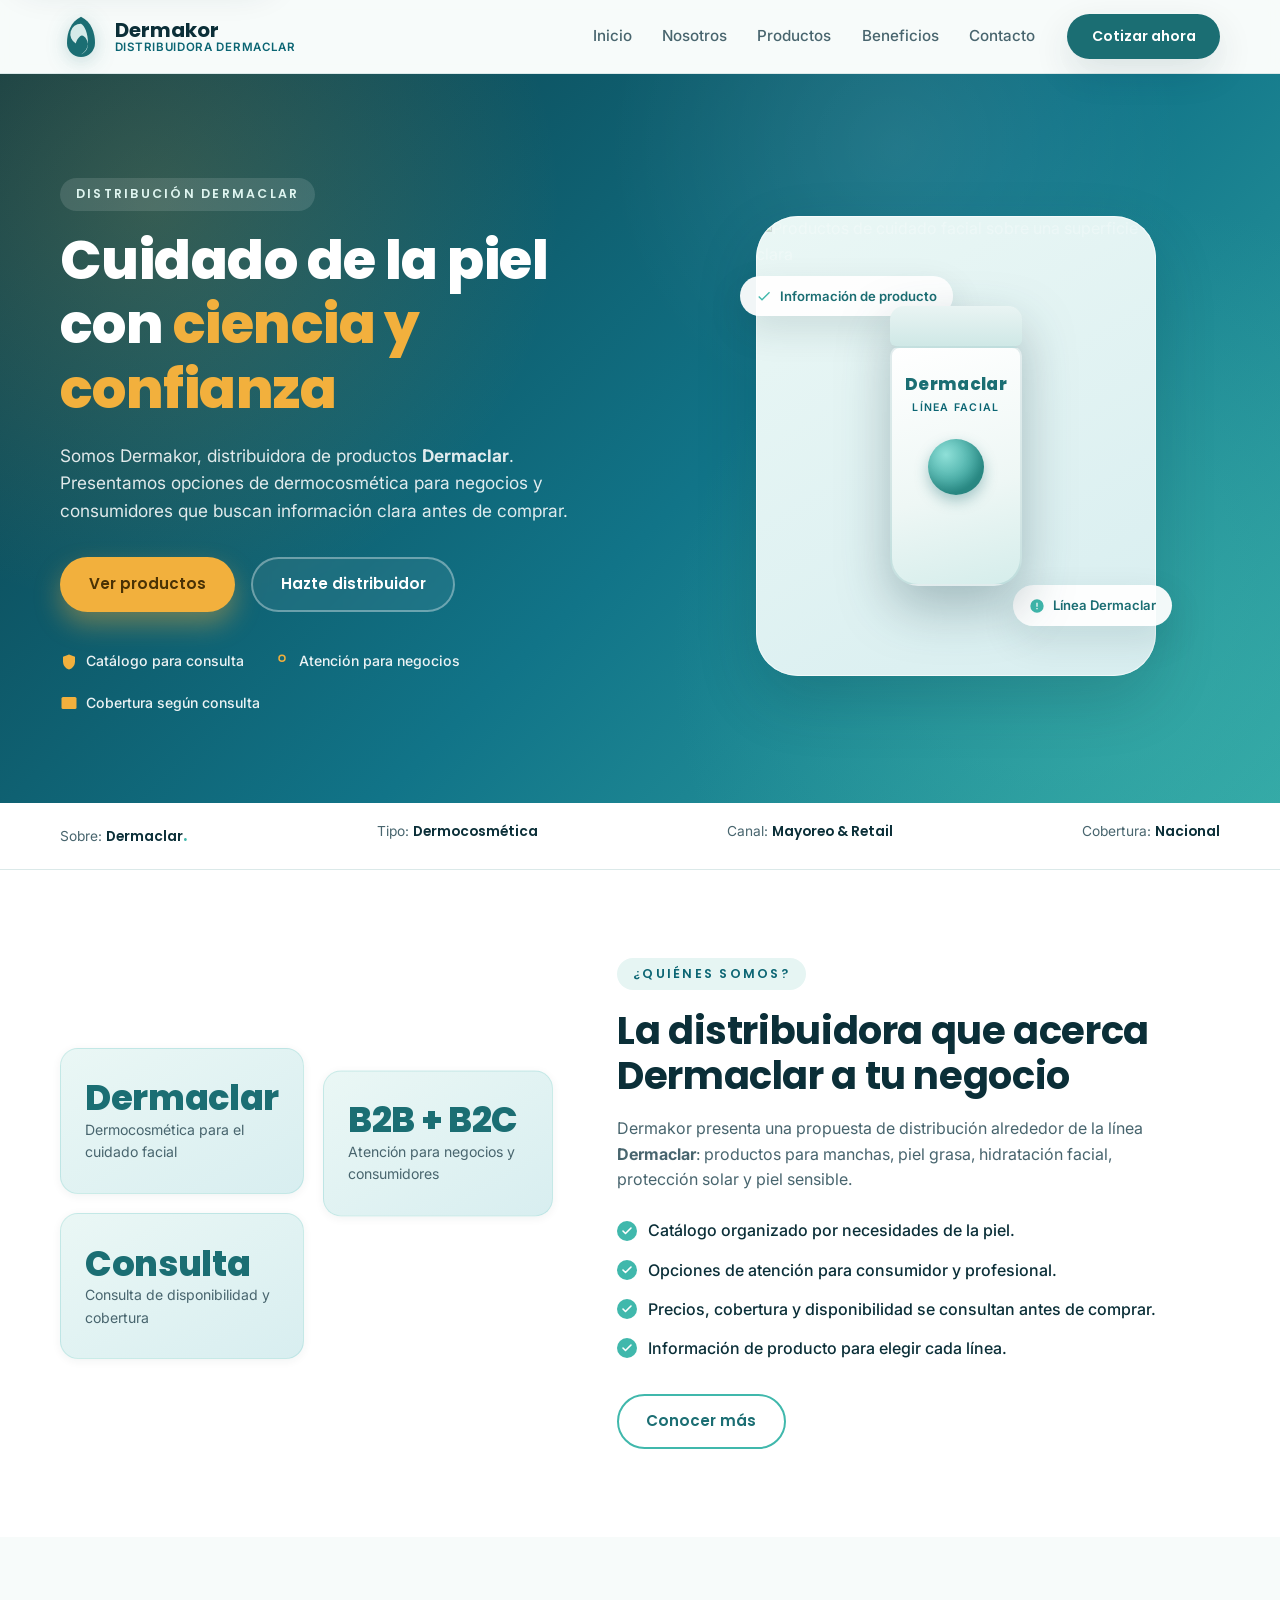
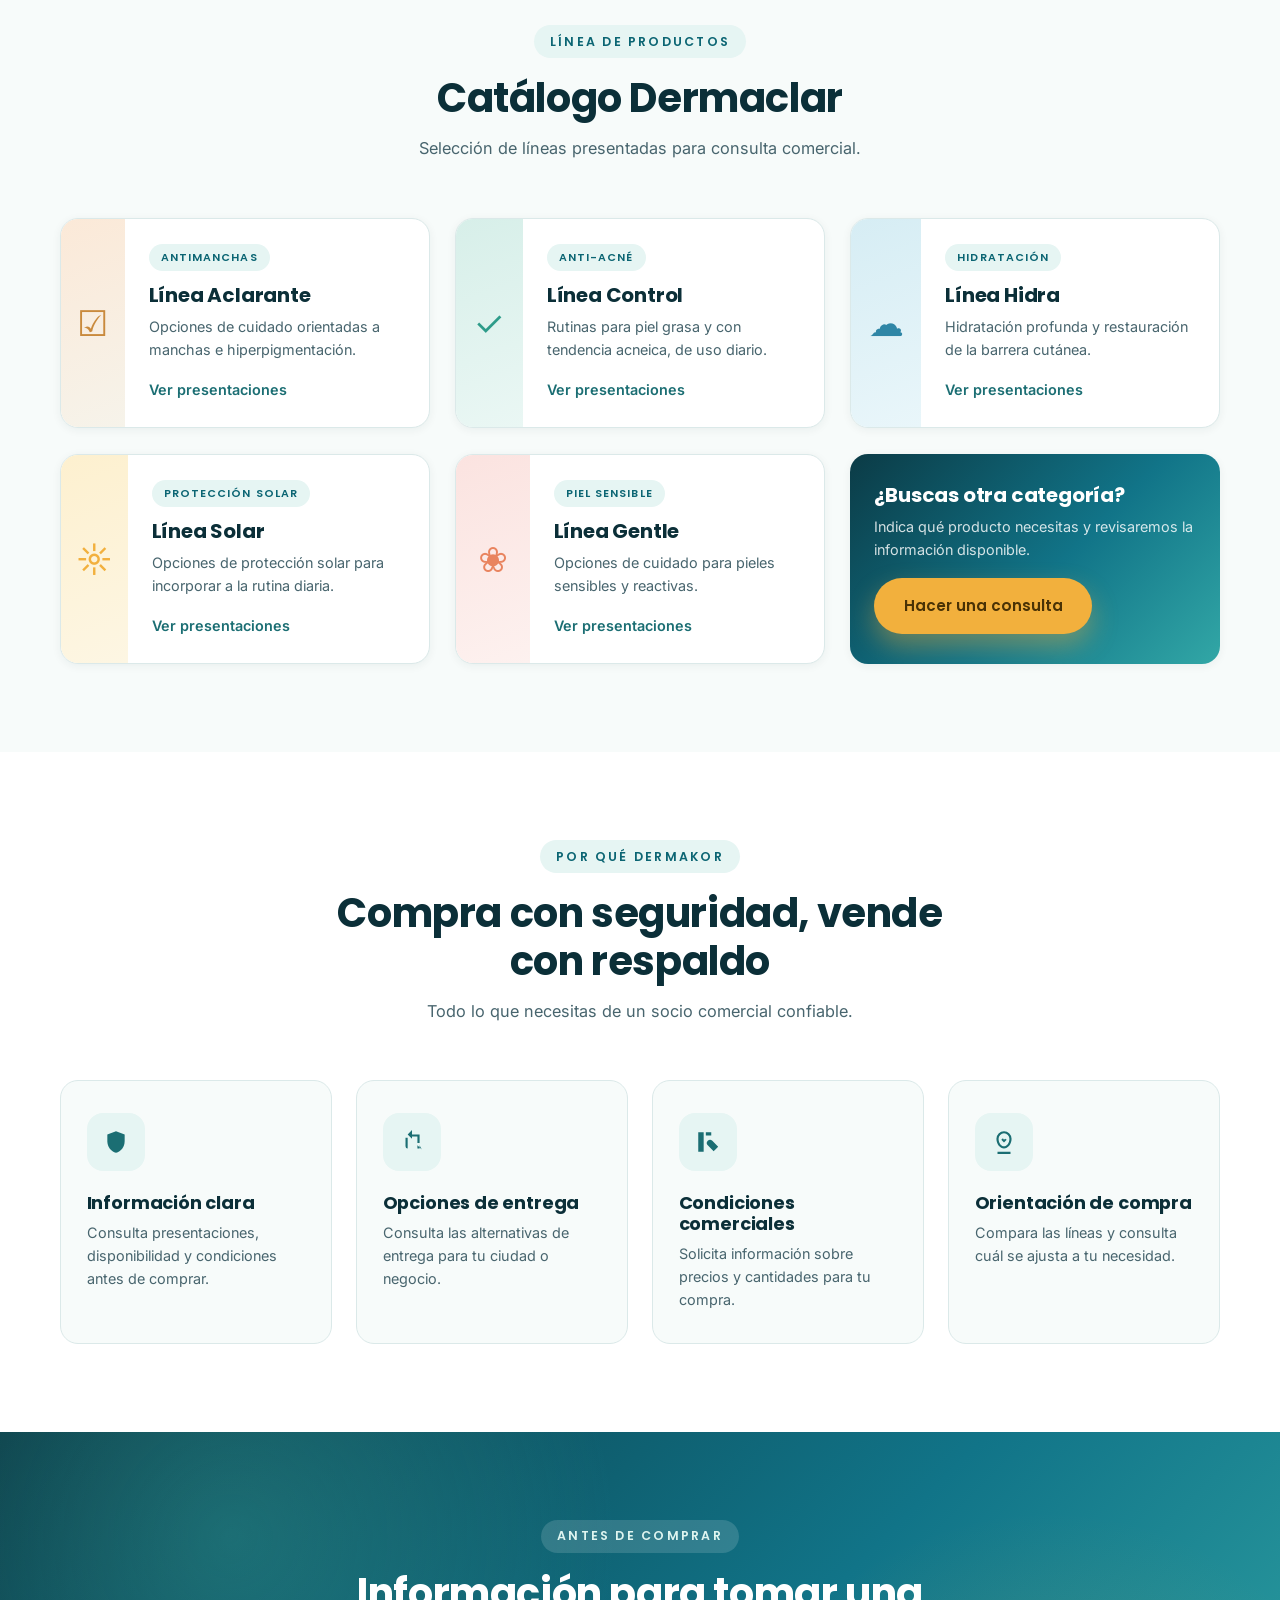
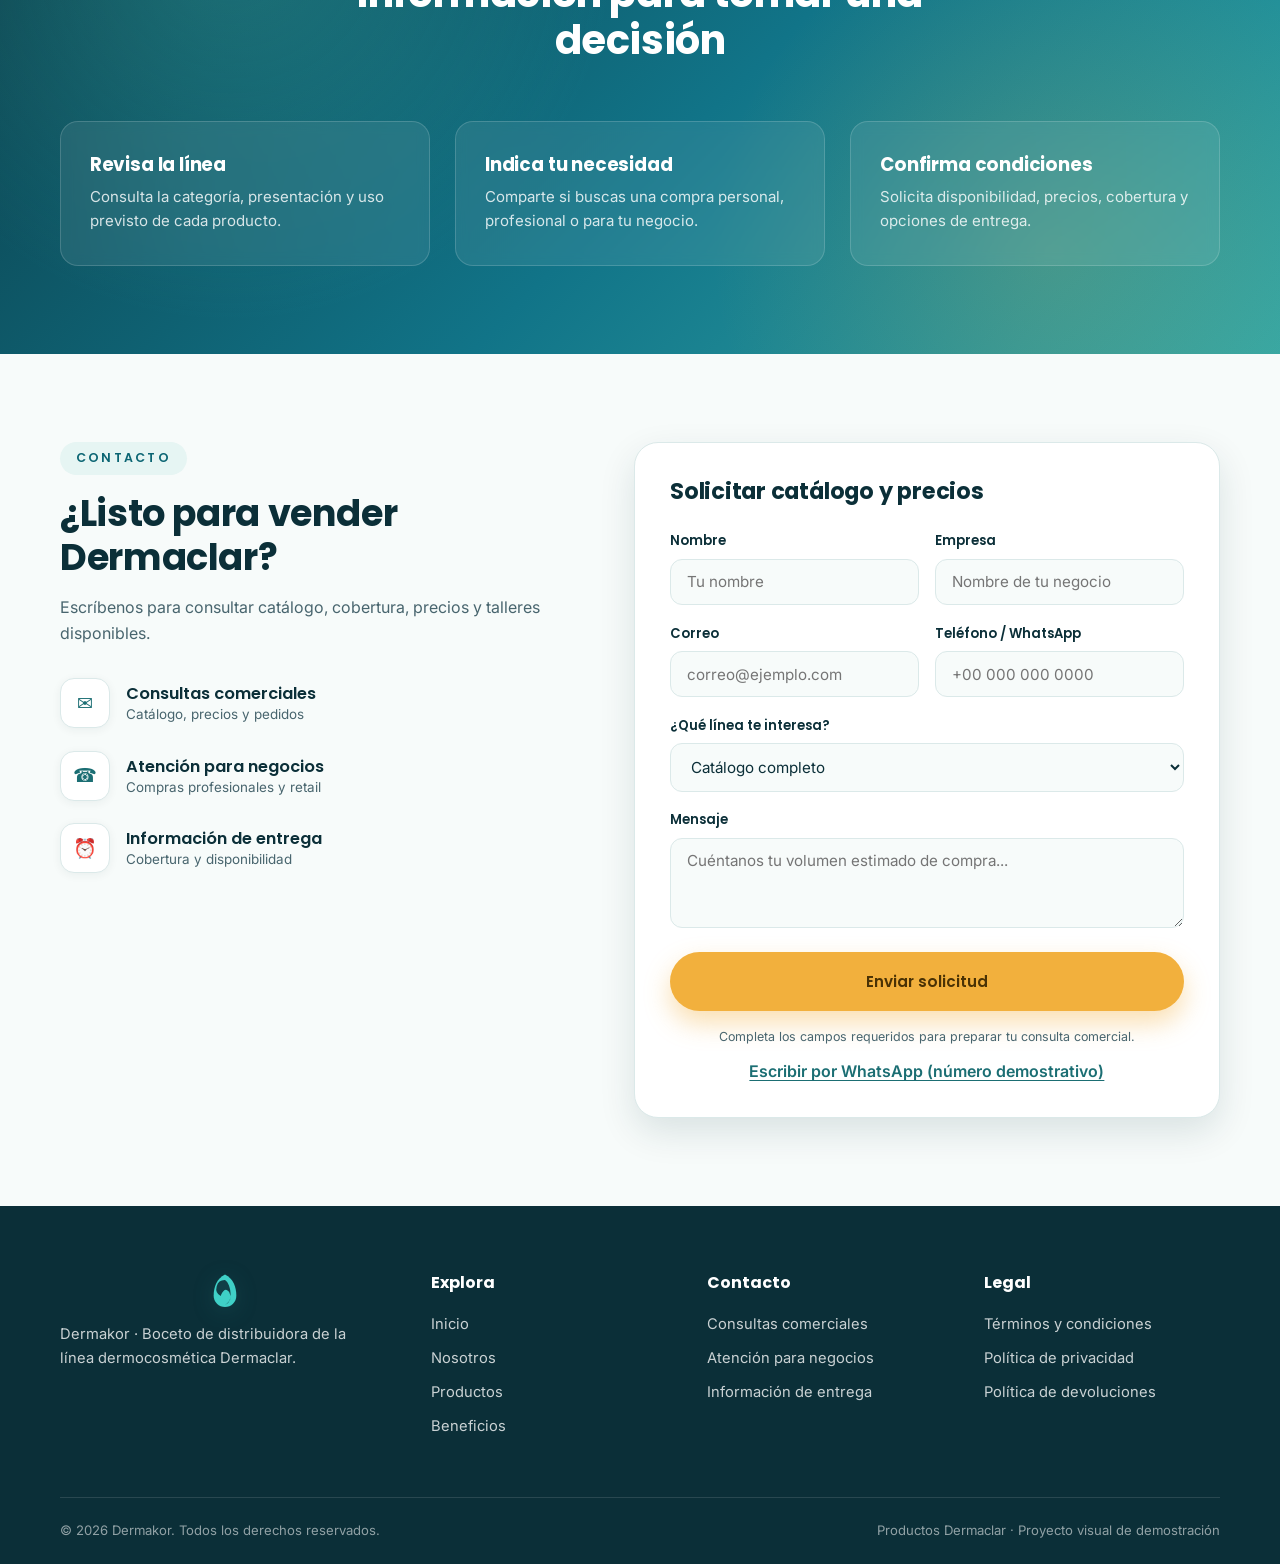
==== commit b3284624: "Add JavaScript navigation and audited page" ====
--- a/boceto/index.html
+++ b/boceto/index.html
@@ -10,6 +10,7 @@
   <link href="https://fonts.googleapis.com/css2?family=Inter:wght@400;500;600&family=Poppins:wght@500;600;700;800&display=swap" rel="stylesheet">
   <link rel="icon" href="data:image/svg+xml,%3Csvg xmlns='http://www.w3.org/2000/svg' viewBox='0 0 48 48'%3E%3Cpath fill='%231b6e73' d='M24 2C12 8 8 20 8 32a16 16 0 0 0 32 0c0-12-4-24-16-30z'/%3E%3C/svg%3E">
   <link rel="stylesheet" href="styles.css">
+  <script src="script.js" defer></script>
 </head>
 <body>
 
@@ -30,7 +31,14 @@
         </span>
       </a>
 
-      <nav class="main-nav" aria-label="Navegación principal">
+      <button class="menu-toggle" type="button" aria-expanded="false" aria-controls="main-nav">
+        <span class="visually-hidden">Abrir menú</span>
+        <span aria-hidden="true"></span>
+        <span aria-hidden="true"></span>
+        <span aria-hidden="true"></span>
+      </button>
+
+      <nav class="main-nav" id="main-nav" aria-label="Navegación principal">
         <a href="#inicio">Inicio</a>
         <a href="#nosotros">Nosotros</a>
         <a href="#productos">Productos</a>
@@ -50,15 +58,15 @@
         <div class="hero-copy">
           <span class="eyebrow">Distribución Dermaclar</span>
           <h1>Cuidado de la piel con <span class="accent">ciencia y confianza</span></h1>
-          <p>Somos Dermakor, distribuidora de productos <strong>Dermaclar</strong>. Llevamos dermocosmética profesional a farmacias, consultorios y emprendimientos de todo el país con precios de mayoreo y entrega puntual.</p>
+          <p>Somos Dermakor, distribuidora de productos <strong>Dermaclar</strong>. Presentamos opciones de dermocosmética para negocios y consumidores que buscan información clara antes de comprar.</p>
           <div class="hero-actions">
             <a href="#productos" class="btn btn-primary">Ver productos</a>
             <a href="#contacto" class="btn btn-ghost">Hazte distribuidor</a>
           </div>
           <ul class="hero-mini">
-            <li><svg viewBox="0 0 24 24" width="18" height="18" aria-hidden="true"><path fill="currentColor" d="M12 2 4 5v6c0 5.5 3.4 9.7 8 11 4.6-1.3 8-5.5 8-11V5l-8-3z"/></svg> Catálogo por confirmar</li>
-            <li><svg viewBox="0 0 24 24" width="18" height="18" aria-hidden="true"><path fill="currentColor" d="M12 12a5 5 0 1 1 5-5 5 5 0 0 1-5 5zm0-8a3 3 0 1 0 3 3 3 3 0 0 0-3-3z"/></svg> Atención para profesionales</li>
-            <li><svg viewBox="0 0 24 24" width="18" height="18" aria-hidden="true"><path fill="currentColor" d="M20 4H4a2 2 0 0 0-2 2v12a2 2 0 0 0 2 2h16a2 2 0 0 0 2-2V6a2 2 0 0 0-2-2z"/></svg> Cobertura por confirmar</li>
+            <li><svg viewBox="0 0 24 24" width="18" height="18" aria-hidden="true"><path fill="currentColor" d="M12 2 4 5v6c0 5.5 3.4 9.7 8 11 4.6-1.3 8-5.5 8-11V5l-8-3z"/></svg> Catálogo para consulta</li>
+            <li><svg viewBox="0 0 24 24" width="18" height="18" aria-hidden="true"><path fill="currentColor" d="M12 12a5 5 0 1 1 5-5 5 5 0 0 1-5 5zm0-8a3 3 0 1 0 3 3 3 3 0 0 0-3-3z"/></svg> Atención para negocios</li>
+            <li><svg viewBox="0 0 24 24" width="18" height="18" aria-hidden="true"><path fill="currentColor" d="M20 4H4a2 2 0 0 0-2 2v12a2 2 0 0 0 2 2h16a2 2 0 0 0 2-2V6a2 2 0 0 0-2-2z"/></svg> Cobertura según consulta</li>
           </ul>
         </div>
         <figure class="hero-visual">
@@ -70,7 +78,7 @@
             </div>
             <div class="float-chip chip-top">
               <svg viewBox="0 0 24 24" width="16" height="16"><path fill="currentColor" d="M9 16.2 4.8 12l-1.4 1.4L9 19 21 7l-1.4-1.4z"/></svg>
-              Información por confirmar
+              Información de producto
             </div>
             <div class="float-chip chip-bottom">
               <svg viewBox="0 0 24 24" width="16" height="16"><path fill="currentColor" d="M12 2a10 10 0 1 0 10 10A10 10 0 0 0 12 2zm1 15h-2v-2h2zm0-4h-2V7h2z"/></svg>
@@ -98,15 +106,15 @@
         <div class="about-media">
           <div class="about-card">
             <h3>Dermaclar</h3>
-            <p>línea de productos a presentar</p>
+            <p>Dermocosmética para el cuidado facial</p>
           </div>
           <div class="about-card">
             <h3>B2B + B2C</h3>
-            <p>atención para negocios y consumidores</p>
+            <p>Atención para negocios y consumidores</p>
           </div>
           <div class="about-card">
             <h3>Consulta</h3>
-            <p>disponibilidad y cobertura por confirmar</p>
+            <p>Consulta de disponibilidad y cobertura</p>
           </div>
         </div>
         <div class="about-copy">
@@ -116,8 +124,8 @@
           <ul class="check-list">
             <li>Catálogo organizado por necesidades de la piel.</li>
             <li>Opciones de atención para consumidor y profesional.</li>
-            <li>Precios, cobertura y disponibilidad por confirmar.</li>
-            <li>Capacitación como línea de servicio para evaluar.</li>
+            <li>Precios, cobertura y disponibilidad se consultan antes de comprar.</li>
+            <li>Información de producto para elegir cada línea.</li>
           </ul>
           <a href="#contacto" class="btn btn-outline">Conocer más</a>
         </div>
@@ -130,7 +138,7 @@
         <div class="section-head">
           <span class="eyebrow">Línea de productos</span>
           <h2>Catálogo Dermaclar</h2>
-          <p>Selección de las líneas que manejamos en inventario permanente.</p>
+          <p>Selección de líneas presentadas para consulta comercial.</p>
         </div>
 
         <div class="product-grid">
@@ -141,7 +149,7 @@
             <div class="product-body">
               <span class="tag">Antimanchas</span>
               <h3>Línea Aclarante</h3>
-              <p>Tratamientos para manchas e hiperpigmentación con resultados visibles.</p>
+              <p>Opciones de cuidado orientadas a manchas e hiperpigmentación.</p>
               <a class="product-link" href="#contacto">Ver presentaciones</a>
             </div>
           </article>
@@ -177,7 +185,7 @@
             <div class="product-body">
               <span class="tag">Protección solar</span>
               <h3>Línea Solar</h3>
-              <p>Bloqueadores y protectores con texturas ligeras y alta protección.</p>
+              <p>Opciones de protección solar para incorporar a la rutina diaria.</p>
               <a class="product-link" href="#contacto">Ver presentaciones</a>
             </div>
           </article>
@@ -189,16 +197,16 @@
             <div class="product-body">
               <span class="tag">Piel sensible</span>
               <h3>Línea Gentle</h3>
-              <p>Fórmulas suaves, sin fragancia, para pieles sensibles y reactivas.</p>
+              <p>Opciones de cuidado para pieles sensibles y reactivas.</p>
               <a class="product-link" href="#contacto">Ver presentaciones</a>
             </div>
           </article>
 
           <article class="product-card product-card-cta">
             <div class="product-body">
-              <h3>¿Buscas otra línea?</h3>
-              <p>Manejamos el catálogo completo de Dermaclar bajo pedido.</p>
-              <a href="#contacto" class="btn btn-primary">Solicitar catálogo completo</a>
+              <h3>¿Buscas otra categoría?</h3>
+              <p>Indica qué producto necesitas y revisaremos la información disponible.</p>
+              <a href="#contacto" class="btn btn-primary">Hacer una consulta</a>
             </div>
           </article>
         </div>
@@ -226,56 +234,47 @@
             <span class="benefit-icon" aria-hidden="true">
               <svg viewBox="0 0 24 24" width="26" height="26"><path fill="currentColor" d="M12 3v2h7v8h-2V7h-5v2l-4-4 4-4v2zm7 12v3H8a2 2 0 0 1-2-2V8h2v10h9v-3l4 4z"/></svg>
             </span>
-            <h3>Logística propia</h3>
-            <p>Consulta las opciones de entrega disponibles para tu ciudad o negocio.</p>
+            <h3>Opciones de entrega</h3>
+            <p>Consulta las alternativas de entrega para tu ciudad o negocio.</p>
           </div>
           <div class="benefit">
             <span class="benefit-icon" aria-hidden="true">
               <svg viewBox="0 0 24 24" width="26" height="26"><path fill="currentColor" d="M11.8 10.9a3 3 0 0 1 4.2 0l5.4 5.4-4.2 4.2-5.4-5.4a3 3 0 0 1 0-4.2zM3 21V3h5v18zM10 3h5v3h-5z"/></svg>
             </span>
-            <h3>Precios de mayoreo</h3>
-            <p>Solicita información sobre precios para consumidor y compras profesionales.</p>
+            <h3>Condiciones comerciales</h3>
+            <p>Solicita información sobre precios y cantidades para tu compra.</p>
           </div>
           <div class="benefit">
             <span class="benefit-icon" aria-hidden="true">
               <svg viewBox="0 0 24 24" width="26" height="26"><path fill="currentColor" d="M12 2a7 7 0 0 1 7 7c0 5-3.5 9-7 9s-7-4-7-9a7 7 0 0 1 7-7zm0 2a5 5 0 0 0-5 5c0 4.2 2.4 6.8 5 7 2.6-.2 5-2.8 5-7a5 5 0 0 0-5-5zm-1 4.5L9.5 10 12 12.5l2.5-2.5L13 9l-1 1zM6 21h12v2H6z"/></svg>
             </span>
-            <h3>Formación continua</h3>
-            <p>Explora talleres y materiales educativos para conocer mejor la línea Dermaclar.</p>
-          </div>
-        </div>
-      </div>
-    </section>
-
-    <!-- TESTIMONIOS -->
-    <section class="testimonials">
+            <h3>Orientación de compra</h3>
+            <p>Compara las líneas y consulta cuál se ajusta a tu necesidad.</p>
+          </div>
+        </div>
+      </div>
+    </section>
+
+    <!-- INFORMACION DE COMPRA -->
+    <section class="service-notes">
       <div class="container">
         <div class="section-head light">
-          <span class="eyebrow eye-light">Clientes que confían</span>
-          <h2>Lo que dicen nuestros aliados</h2>
-        </div>
-        <div class="quote-grid">
-          <figure class="quote">
-            <blockquote>“Aquí puede incorporarse una reseña verificada de un aliado.”</blockquote>
-            <figcaption>
-              <span class="quote-avatar">LM</span>
-              <div><strong>Laura Méndez</strong><small>Farmacia San Rafael</small></div>
-            </figcaption>
-          </figure>
-          <figure class="quote">
-            <blockquote>“Añade una experiencia real sobre la atención a profesionales.”</blockquote>
-            <figcaption>
-              <span class="quote-avatar">DV</span>
-              <div><strong>David Villanueva</strong><small>Dermacenter VIP</small></div>
-            </figcaption>
-          </figure>
-          <figure class="quote">
-            <blockquote>“Añade una reseña comprobable sobre precios y disponibilidad.”</blockquote>
-            <figcaption>
-              <span class="quote-avatar">CG</span>
-              <div><strong>Carol Gutiérrez</strong><small>Emprendimiento Belleza Glow</small></div>
-            </figcaption>
-          </figure>
+          <span class="eyebrow light">Antes de comprar</span>
+          <h2>Información para tomar una decisión</h2>
+        </div>
+        <div class="service-note-grid">
+          <article class="service-note">
+            <h3>Revisa la línea</h3>
+            <p>Consulta la categoría, presentación y uso previsto de cada producto.</p>
+          </article>
+          <article class="service-note">
+            <h3>Indica tu necesidad</h3>
+            <p>Comparte si buscas una compra personal, profesional o para tu negocio.</p>
+          </article>
+          <article class="service-note">
+            <h3>Confirma condiciones</h3>
+            <p>Solicita disponibilidad, precios, cobertura y opciones de entrega.</p>
+          </article>
         </div>
       </div>
     </section>
@@ -290,27 +289,27 @@
           <ul class="contact-list">
             <li>
               <span class="c-icon" aria-hidden="true">&#9993;</span>
-              <div><strong>Correo por confirmar</strong><small>Cotizaciones y pedidos</small></div>
+              <div><strong>Consultas comerciales</strong><small>Catálogo, precios y pedidos</small></div>
             </li>
             <li>
               <span class="c-icon" aria-hidden="true">&#9742;</span>
-              <div><strong>Teléfono por confirmar</strong><small>Centro de atención</small></div>
+              <div><strong>Atención para negocios</strong><small>Compras profesionales y retail</small></div>
             </li>
             <li>
               <span class="c-icon" aria-hidden="true">&#9200;</span>
-              <div><strong>Horario por confirmar</strong><small>Atención comercial</small></div>
+              <div><strong>Información de entrega</strong><small>Cobertura y disponibilidad</small></div>
             </li>
           </ul>
         </div>
         <form class="contact-form" action="#" method="post">
           <h3>Solicitar catálogo y precios</h3>
           <div class="field-row">
-            <label>Nombre<input type="text" name="nombre" placeholder="Tu nombre" required></label>
-            <label>Empresa<input type="text" name="empresa" placeholder="Nombre de tu negocio" required></label>
+            <label>Nombre<input type="text" name="nombre" autocomplete="name" placeholder="Tu nombre" required></label>
+            <label>Empresa<input type="text" name="empresa" autocomplete="organization" placeholder="Nombre de tu negocio" required></label>
           </div>
           <div class="field-row">
-            <label>Correo<input type="email" name="correo" placeholder="correo@ejemplo.com" required></label>
-            <label>Teléfono / WhatsApp<input type="tel" name="telefono" placeholder="+00 000 000 0000"></label>
+            <label>Correo<input type="email" name="correo" autocomplete="email" placeholder="correo@ejemplo.com" required></label>
+            <label>Teléfono / WhatsApp<input type="tel" name="telefono" autocomplete="tel" placeholder="+00 000 000 0000"></label>
           </div>
           <label>¿Qué línea te interesa?
             <select name="linea">
@@ -324,7 +323,7 @@
           </label>
           <label>Mensaje<textarea name="mensaje" rows="3" placeholder="Cuéntanos tu volumen estimado de compra..."></textarea></label>
           <button class="btn btn-primary" type="submit">Enviar solicitud</button>
-          <p class="form-note">Tus datos están protegidos y solo se usan para responder tu solicitud.</p>
+          <p class="form-note">Completa los campos requeridos para preparar tu consulta comercial.</p>
           <a class="whatsapp-link" href="https://wa.me/593999999999">Escribir por WhatsApp (número demostrativo)</a>
         </form>
       </div>
@@ -352,9 +351,9 @@
       </nav>
       <div class="footer-contact">
         <strong>Contacto</strong>
-        <span>Correo por confirmar</span>
-        <span>WhatsApp demostrativo</span>
-        <span>Horario por confirmar</span>
+        <span>Consultas comerciales</span>
+        <span>Atención para negocios</span>
+        <span>Información de entrega</span>
       </div>
       <div class="footer-legal">
         <strong>Legal</strong>
--- a/boceto/styles.css
+++ b/boceto/styles.css
@@ -151,10 +151,30 @@
 }
 
 .header-inner {
+  position: relative;
   display: flex;
   align-items: center;
   gap: 2rem;
   padding-block: .85rem;
+}
+
+.menu-toggle {
+  display: none;
+  width: 2.75rem;
+  height: 2.75rem;
+  padding: .65rem;
+  border: 1px solid var(--line);
+  border-radius: var(--radius-sm);
+  background: var(--white);
+  color: var(--mint-deep);
+  cursor: pointer;
+}
+.menu-toggle > span:not(.visually-hidden) {
+  display: block;
+  height: 2px;
+  margin-block: 4px;
+  background: currentColor;
+  border-radius: 2px;
 }
 
 .brand { display: flex; align-items: center; gap: .8rem; margin-right: auto; }
@@ -438,21 +458,21 @@
 .benefit p { font-size: .9rem; color: var(--slate); }
 
 /* ============================================================
-   TESTIMONIOS
-   ============================================================ */
-.testimonials { background: var(--grad-hero); position: relative; overflow: hidden; }
-.testimonials::before {
+  INFORMACION DE COMPRA
+  ============================================================ */
+.service-notes { background: var(--grad-hero); position: relative; overflow: hidden; }
+.service-notes::before {
   content: "";
   position: absolute; inset: 0;
   background: radial-gradient(circle at 18% 20%, rgba(64,184,172,.3), transparent 34%),
               radial-gradient(circle at 82% 80%, rgba(242,176,61,.16), transparent 30%);
   pointer-events: none;
 }
-.testimonials .container { position: relative; }
-
-.quote-grid { display: grid; grid-template-columns: repeat(3, 1fr); gap: 1.6rem; }
-
-.quote {
+.service-notes .container { position: relative; }
+
+.service-note-grid { display: grid; grid-template-columns: repeat(3, 1fr); gap: 1.6rem; }
+
+.service-note {
   background: rgba(255,255,255,.08);
   border: 1px solid rgba(255,255,255,.16);
   backdrop-filter: blur(6px);
@@ -460,21 +480,9 @@
   padding: 2rem 1.8rem;
   transition: transform .22s ease, background .22s ease;
 }
-.quote:hover { transform: translateY(-5px); background: rgba(255,255,255,.14); }
-.quote blockquote { font-size: 1.02rem; color: var(--white); font-weight: 500; margin-bottom: 1.6rem; font-style: italic; }
-.quote figcaption { display: flex; align-items: center; gap: .85rem; }
-.quote-avatar {
-  display: grid; place-items: center;
-  width: 46px; height: 46px;
-  border-radius: 50%;
-  background: var(--sunny);
-  color: #4a3205;
-  font-family: var(--font-display);
-  font-weight: 700; font-size: .95rem;
-}
-.quote figcaption div { display: flex; flex-direction: column; line-height: 1.3; }
-.quote figcaption strong { color: var(--white); font-size: .95rem; }
-.quote figcaption small { color: rgba(255,255,255,.72); font-size: .8rem; }
+.service-note:hover { transform: translateY(-5px); background: rgba(255,255,255,.14); }
+.service-note h3 { color: var(--white); font-size: 1.15rem; margin-bottom: .6rem; }
+.service-note p { color: rgba(255,255,255,.82); font-size: .94rem; }
 
 /* ============================================================
    CONTACTO
@@ -596,13 +604,29 @@
 }
 
 @media (max-width: 720px) {
-  .main-nav, .header-cta { display: none; }
+  .menu-toggle { display: block; order: 2; }
+  .header-cta { display: none; }
   .header-inner { justify-content: space-between; }
+  .main-nav {
+    display: none;
+    position: absolute;
+    inset: calc(100% + .5rem) 0 auto;
+    z-index: 10;
+    padding: .75rem;
+    flex-direction: column;
+    gap: .25rem;
+    background: var(--white);
+    border: 1px solid var(--line);
+    border-radius: var(--radius-sm);
+    box-shadow: var(--shadow-md);
+  }
+  .main-nav.is-open { display: flex; }
+  .main-nav a { padding: .7rem .8rem; }
   .trust-inner { justify-content: flex-start; }
 
   .product-grid { grid-template-columns: 1fr; }
   .benefit-grid { grid-template-columns: 1fr; }
-  .quote-grid { grid-template-columns: 1fr; }
+  .service-note-grid { grid-template-columns: 1fr; }
   .field-row { grid-template-columns: 1fr; gap: 0; }
   .about-media { grid-template-columns: 1fr 1fr; }
   .chip-top { left: -2%; }
